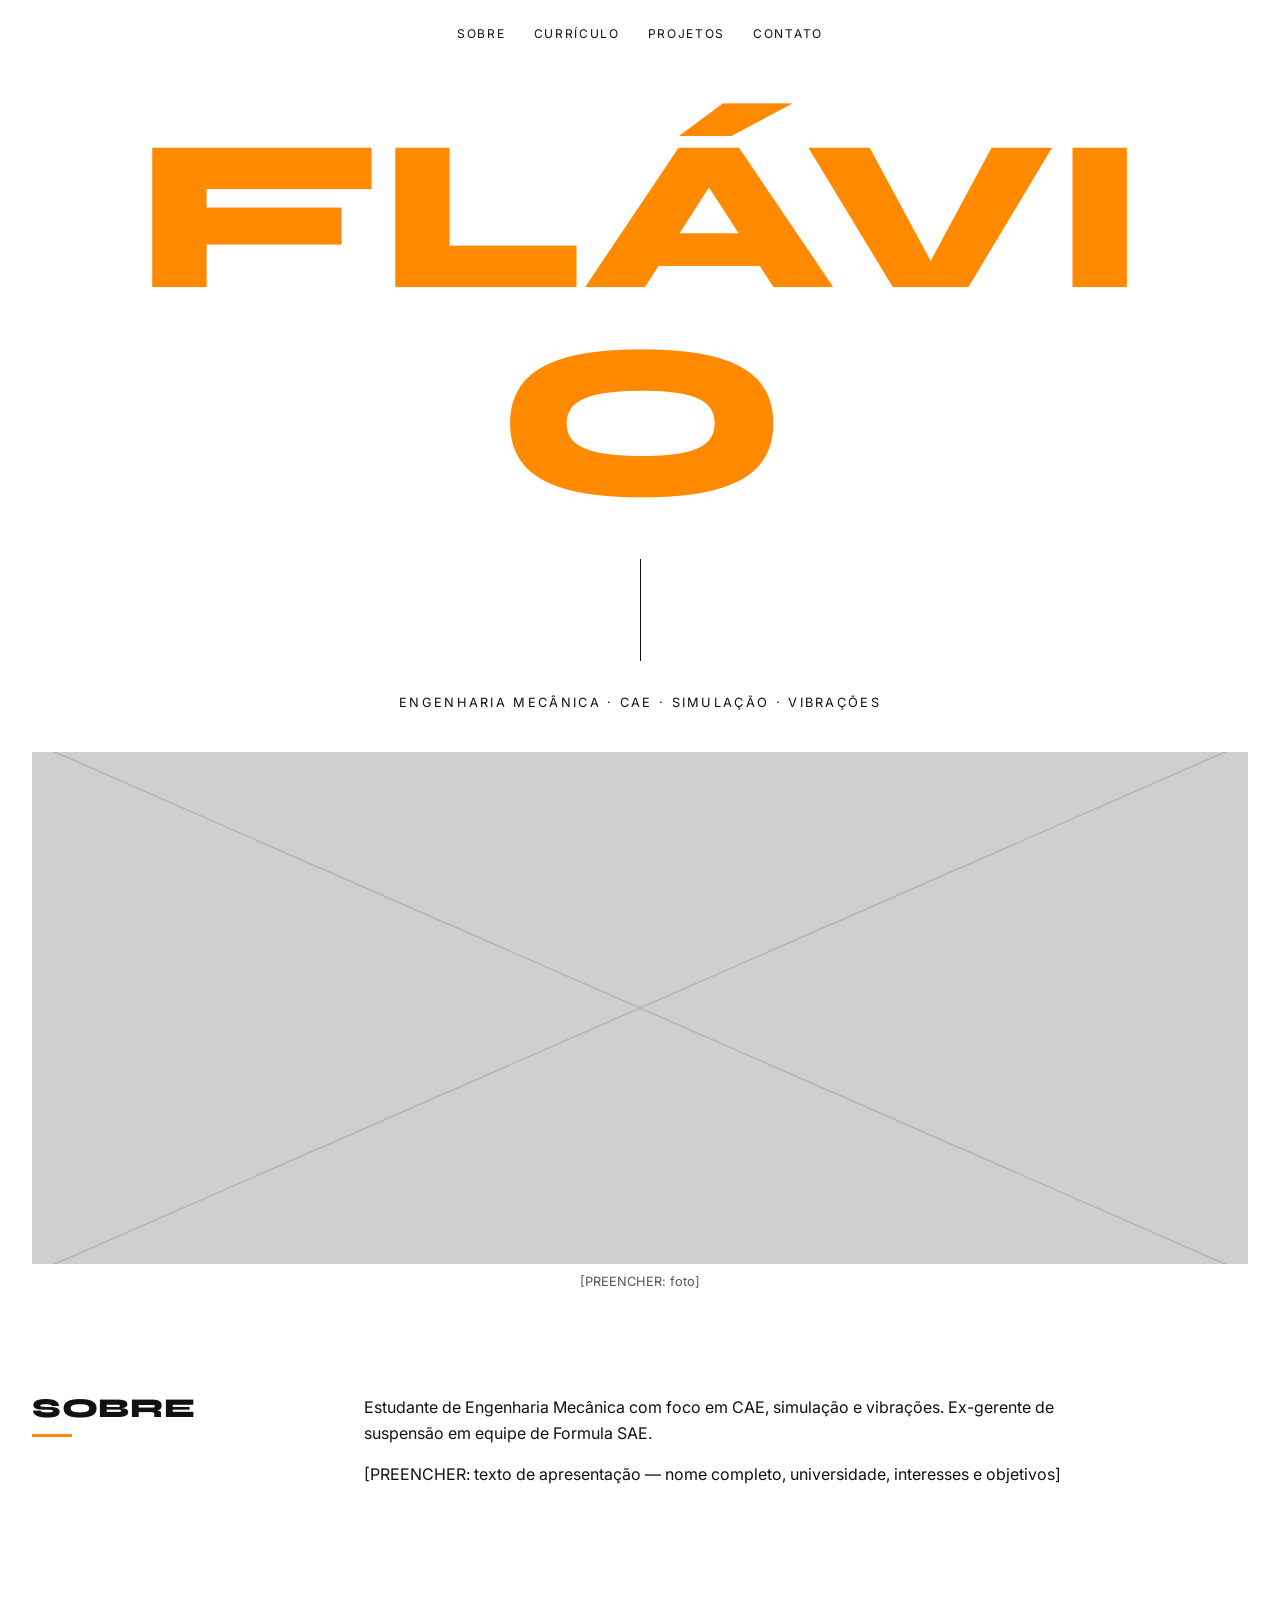
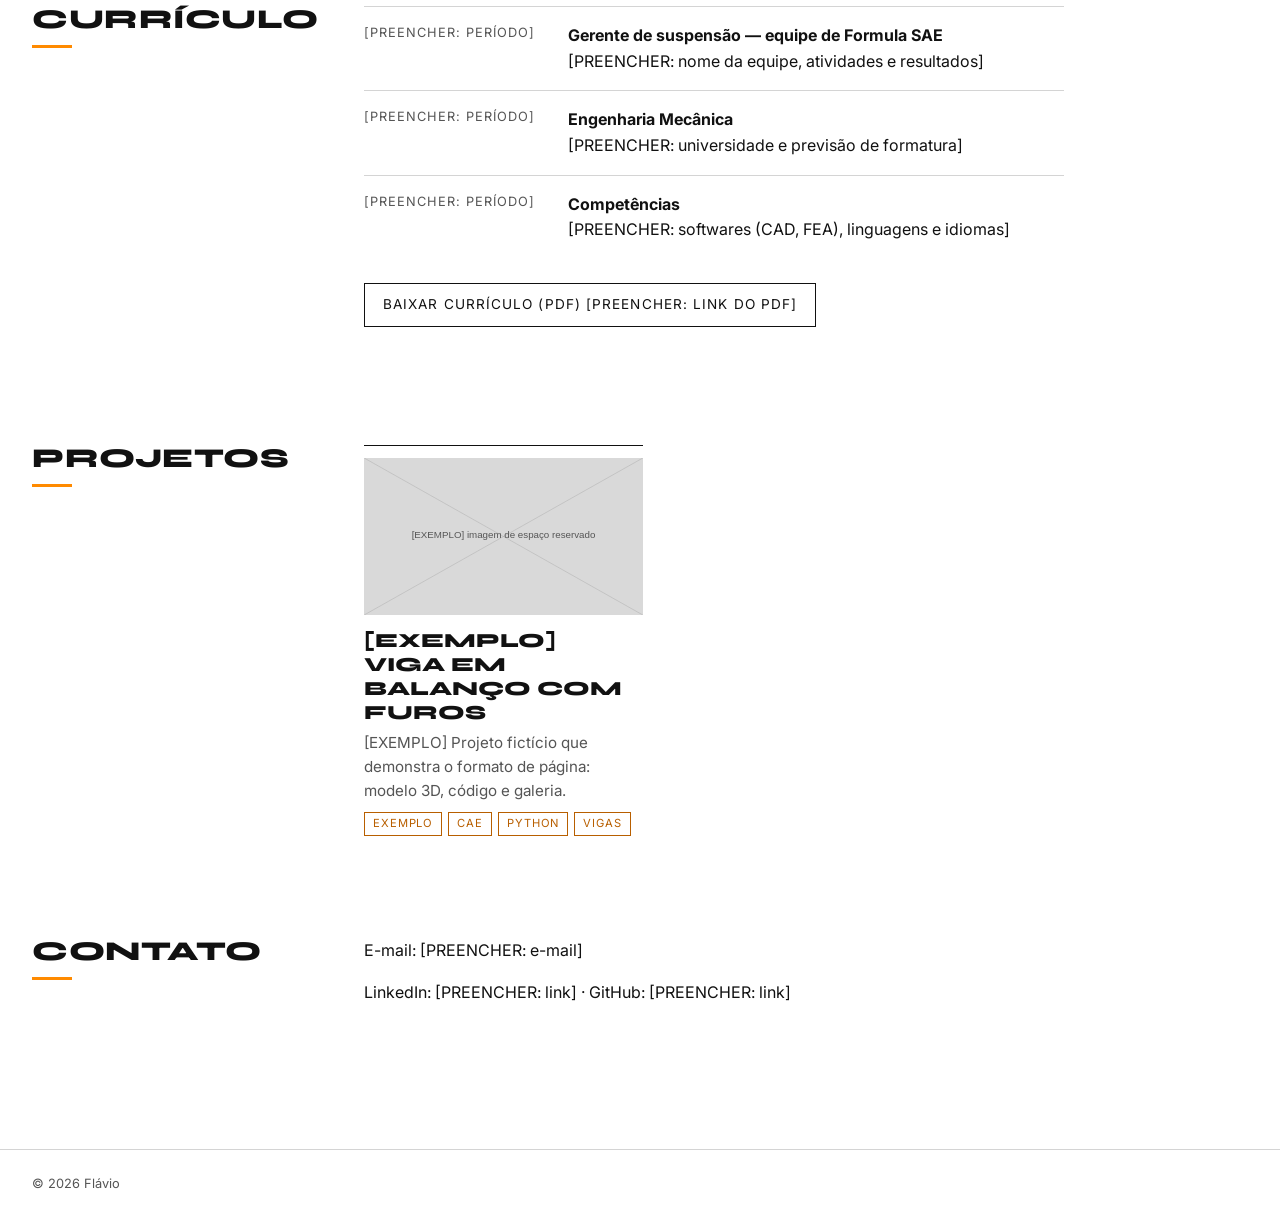
==== site/index.html @ 2efce336 "Add home page with hero, sections and project grid" ====
<!doctype html>
<html lang="pt-BR">
<head>
<meta charset="utf-8">
<meta name="viewport" content="width=device-width, initial-scale=1">
<title>Flávio — Engenharia Mecânica, CAE e Vibrações</title>
<meta name="description" content="Portfolio de engenharia: CAE, simulação e vibrações.">
<link rel="icon" href="data:image/svg+xml,%3Csvg xmlns='http://www.w3.org/2000/svg' viewBox='0 0 8 8'%3E%3Crect width='8' height='8' fill='%23FF8A00'/%3E%3C/svg%3E">
<link rel="preconnect" href="https://fonts.googleapis.com">
<link rel="preconnect" href="https://fonts.gstatic.com" crossorigin>
<link rel="stylesheet" href="https://fonts.googleapis.com/css2?family=Syne:wght@500;800&family=Inter:wght@400;500&display=swap">
<link rel="stylesheet" href="css/style.css">
</head>
<body>
<a class="skip" href="#principal">Pular para o conteúdo</a>
<header class="site-header">
  <nav aria-label="Principal">
    <ul>
      <li><a href="#sobre">Sobre</a></li>
      <li><a href="#curriculo">Currículo</a></li>
      <li><a href="#projetos">Projetos</a></li>
      <li><a href="#contato">Contato</a></li>
    </ul>
  </nav>
</header>
<main id="principal">
  <section class="hero" aria-labelledby="titulo">
    <h1 id="titulo" class="display">Flávio</h1>
    <div class="hero-line" aria-hidden="true"></div>
    <p class="hero-sub">Engenharia Mecânica · CAE · Simulação · Vibrações</p>
    <figure class="hero-img">
      <svg viewBox="0 0 1600 700" role="img" aria-label="Espaço reservado cinza para a foto principal em preto e branco" preserveAspectRatio="xMidYMid slice">
        <rect width="1600" height="700" fill="#cfcfcf"/>
        <path d="M0 700L1600 0M0 0L1600 700" stroke="#b5b5b5" stroke-width="2" fill="none"/>
      </svg>
      <figcaption>[PREENCHER: foto]</figcaption>
    </figure>
  </section>

  <section id="sobre" class="block" aria-labelledby="h-sobre">
    <h2 id="h-sobre" class="label">Sobre</h2>
    <div class="content">
      <p>Estudante de Engenharia Mecânica com foco em CAE, simulação e vibrações. Ex-gerente de suspensão em equipe de Formula SAE.</p>
      <p>[PREENCHER: texto de apresentação — nome completo, universidade, interesses e objetivos]</p>
    </div>
  </section>

  <section id="curriculo" class="block" aria-labelledby="h-cv">
    <h2 id="h-cv" class="label">Currículo</h2>
    <div class="content">
      <ul class="cv">
        <li><span class="when">[PREENCHER: período]</span><span><strong>Gerente de suspensão — equipe de Formula SAE</strong><br>[PREENCHER: nome da equipe, atividades e resultados]</span></li>
        <li><span class="when">[PREENCHER: período]</span><span><strong>Engenharia Mecânica</strong><br>[PREENCHER: universidade e previsão de formatura]</span></li>
        <li><span class="when">[PREENCHER: período]</span><span><strong>Competências</strong><br>[PREENCHER: softwares (CAD, FEA), linguagens e idiomas]</span></li>
      </ul>
      <p><a class="btn" href="#contato" aria-disabled="true">Baixar currículo (PDF) [PREENCHER: link do PDF]</a></p>
    </div>
  </section>

  <section id="projetos" class="block" aria-labelledby="h-proj">
    <h2 id="h-proj" class="label">Projetos</h2>
    <div class="content wide">
      <div id="grade" class="grid" aria-live="polite"><p class="muted">Carregando projetos…</p></div>
    </div>
  </section>

  <section id="contato" class="block" aria-labelledby="h-contato">
    <h2 id="h-contato" class="label">Contato</h2>
    <div class="content">
      <p>E-mail: [PREENCHER: e-mail]</p>
      <p>LinkedIn: [PREENCHER: link] · GitHub: [PREENCHER: link]</p>
    </div>
  </section>
</main>
<footer class="site-footer"><p>© <span id="ano">2026</span> Flávio</p></footer>
<script src="js/home.js"></script>
</body>
</html>
---- site/css/style.css ----
:root{--orange:#FF8A00;--orange-text:#B85F00;--ink:#111;--muted:#555;--line:#d4d4d4;--bg:#fff;--gutter:16px}
*{box-sizing:border-box}
html{scroll-behavior:smooth}
body{margin:0;background:var(--bg);color:var(--ink);font:400 1rem/1.6 Inter,system-ui,sans-serif}
a{color:inherit}
a:focus-visible,button:focus-visible{outline:3px solid var(--orange);outline-offset:3px}
.skip{position:absolute;left:-999px;top:0;background:#000;color:#fff;padding:8px 12px;z-index:10}
.skip:focus{left:0}
.site-header{padding:20px var(--gutter);text-align:center}
.site-header ul{list-style:none;margin:0;padding:0;display:flex;justify-content:center;flex-wrap:wrap;gap:6px 24px}
.site-header a{font-size:.75rem;letter-spacing:.14em;text-transform:uppercase;text-decoration:none;padding:6px 2px;border-bottom:1px solid transparent}
.site-header a:hover{border-color:var(--orange)}
main{max-width:1440px;margin:0 auto;padding:0 var(--gutter)}
.hero{text-align:center;padding-top:clamp(16px,4vw,48px)}
.display{font:800 clamp(3.2rem,17vw,14rem)/.95 Syne,Inter,sans-serif;text-transform:uppercase;color:var(--orange);margin:0;letter-spacing:-.01em;overflow-wrap:anywhere}
.project-title{font-size:clamp(2rem,8vw,6rem);text-align:left}
.hero-line{width:1px;height:clamp(48px,8vw,110px);background:var(--ink);margin:clamp(16px,3vw,32px) auto}
.hero-sub{font-size:.8rem;letter-spacing:.18em;text-transform:uppercase;margin:0 0 clamp(20px,3vw,40px)}
.hero-img{margin:0}
.hero-img svg{display:block;width:100%;height:clamp(220px,40vw,560px);filter:grayscale(1)}
figcaption{font-size:.8rem;color:var(--muted);padding-top:8px}
.block{display:grid;grid-template-columns:1fr;gap:12px;padding:clamp(48px,8vw,112px) 0 0;scroll-margin-top:8px}
.label{font:800 clamp(1.3rem,3vw,1.7rem)/1 Syne,sans-serif;text-transform:uppercase;margin:0;letter-spacing:.02em}
.label::after{content:"";display:block;width:40px;height:3px;background:var(--orange);margin-top:12px}
.content{max-width:70ch}
.content.wide{max-width:none}
.content p{margin:0 0 1em}
.cv{list-style:none;padding:0;margin:0 0 1.5em}
.cv li{display:grid;gap:4px;padding:16px 0;border-top:1px solid var(--line)}
.when{font-size:.8rem;color:var(--muted);text-transform:uppercase;letter-spacing:.08em}
.btn{display:inline-block;border:1px solid var(--ink);padding:10px 18px;text-decoration:none;font-size:.85rem;text-transform:uppercase;letter-spacing:.08em}
.btn:hover{background:var(--ink);color:#fff}
.muted{color:var(--muted)}
.grid{display:grid;grid-template-columns:1fr;gap:24px}
.card{display:block;text-decoration:none;border-top:1px solid var(--ink);padding-top:12px}
.card img{display:block;width:100%;aspect-ratio:16/9;object-fit:cover;background:#ddd;filter:grayscale(1);transition:filter .2s}
.card:hover img,.card:focus-visible img{filter:none}
.card h3{font:800 1.25rem/1.2 Syne,sans-serif;text-transform:uppercase;margin:14px 0 6px}
.card p{margin:0 0 8px;color:var(--muted);font-size:.95rem}
.tags{list-style:none;display:flex;flex-wrap:wrap;gap:6px;padding:0;margin:0}
.tags li{font-size:.7rem;text-transform:uppercase;letter-spacing:.08em;border:1px solid var(--orange-text);color:var(--orange-text);padding:2px 8px}
.site-footer{max-width:1440px;margin:clamp(64px,10vw,128px) auto 0;padding:24px var(--gutter);border-top:1px solid var(--line);font-size:.8rem;color:var(--muted)}
.site-footer p{margin:0}
/* página de projeto */
.proj{padding-top:clamp(8px,3vw,32px)}
.back{font-size:.75rem;letter-spacing:.14em;text-transform:uppercase}
.meta{display:flex;flex-wrap:wrap;gap:12px 20px;align-items:center;margin:16px 0 0}
.meta .year{font-size:.85rem;color:var(--muted)}
.proj h2{font:800 1.4rem/1 Syne,sans-serif;text-transform:uppercase;margin:clamp(40px,6vw,72px) 0 16px}
.proj h2::after{content:"";display:block;width:40px;height:3px;background:var(--orange);margin-top:10px}
.desc{max-width:70ch}
.viewer{width:100%;height:clamp(280px,55vw,600px);background:#f1f1f1;border:1px solid var(--line);position:relative}
.viewer canvas,.viewer model-viewer{display:block;width:100%;height:100%}
.viewer .msg{position:absolute;inset:0;display:grid;place-items:center;color:var(--muted);padding:16px;text-align:center}
figure.item{margin:0 0 24px}
pre{margin:0;overflow:auto;border:1px solid var(--line)}
pre code.hljs{padding:16px;font:.85rem/1.5 ui-monospace,Menlo,Consolas,monospace}
.gallery{display:grid;grid-template-columns:1fr;gap:24px}
.gallery img{display:block;width:100%;height:auto;filter:grayscale(1)}
.links{padding-left:20px}
.error{padding:48px 0}
@media (min-width:700px){
  :root{--gutter:32px}
  .grid{grid-template-columns:repeat(2,1fr)}
  .gallery{grid-template-columns:repeat(2,1fr)}
  .block{grid-template-columns:220px 1fr;gap:32px}
  .cv li{grid-template-columns:180px 1fr;gap:24px}
}
@media (min-width:1100px){.grid{grid-template-columns:repeat(3,1fr)}.block{grid-template-columns:300px 1fr}}
@media (prefers-reduced-motion:reduce){html{scroll-behavior:auto}.card img{transition:none}}
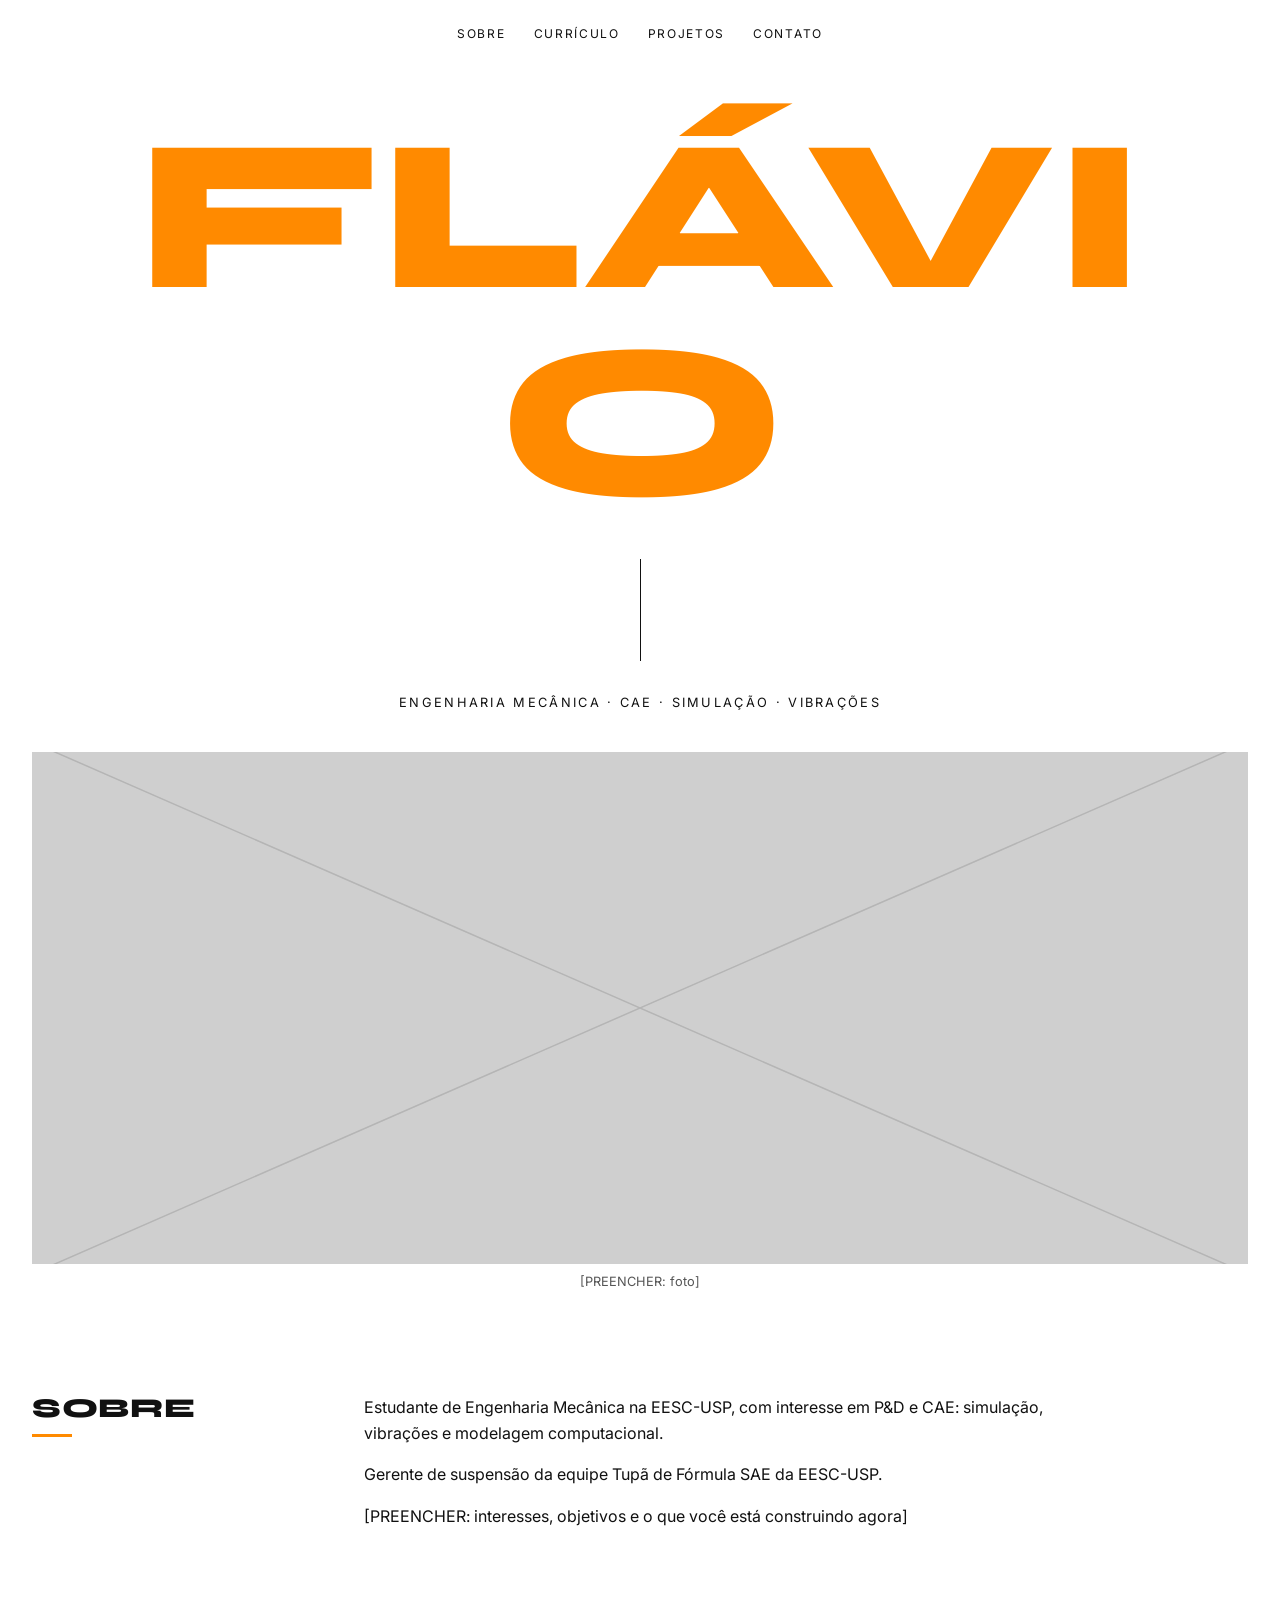
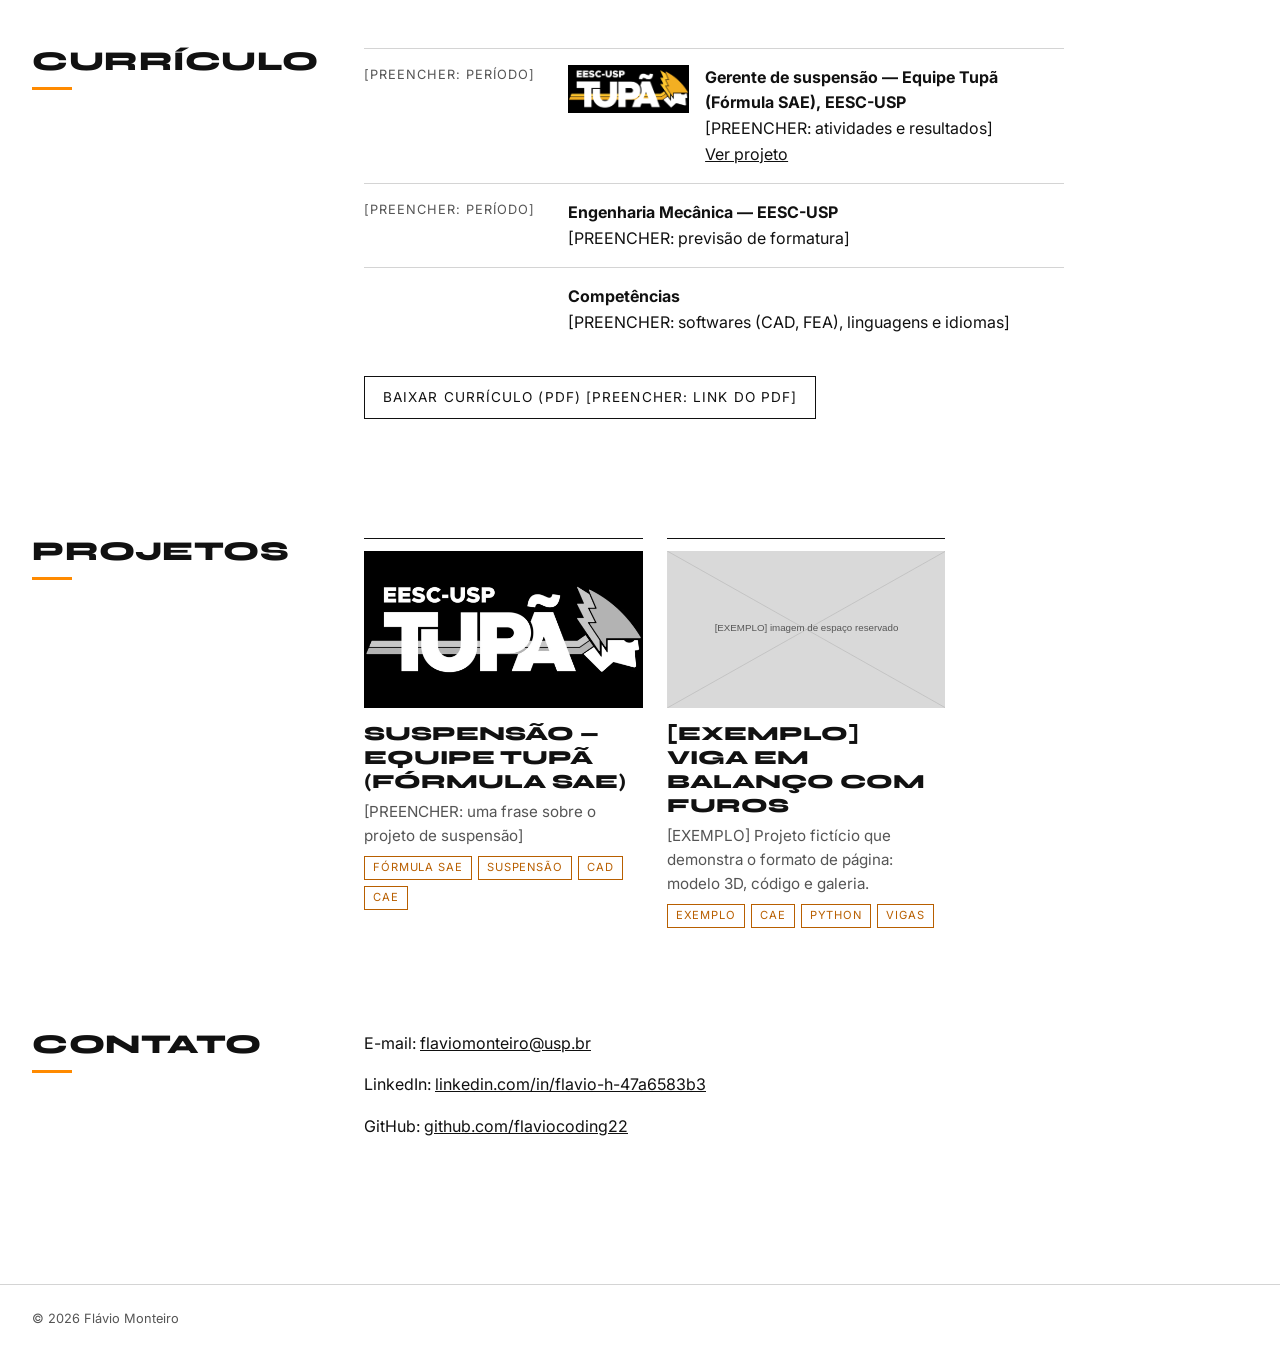
==== commit 02cdc842: "Add editable site.json, Tupã FSAE project with team logo, contact links and docs Co-Authored-By: Cla" ====
--- a/site/index.html
+++ b/site/index.html
@@ -3,7 +3,7 @@
 <head>
 <meta charset="utf-8">
 <meta name="viewport" content="width=device-width, initial-scale=1">
-<title>Flávio — Engenharia Mecânica, CAE e Vibrações</title>
+<title>Flávio Monteiro — Engenharia Mecânica, CAE e Vibrações</title>
 <meta name="description" content="Portfolio de engenharia: CAE, simulação e vibrações.">
 <link rel="icon" href="data:image/svg+xml,%3Csvg xmlns='http://www.w3.org/2000/svg' viewBox='0 0 8 8'%3E%3Crect width='8' height='8' fill='%23FF8A00'/%3E%3C/svg%3E">
 <link rel="preconnect" href="https://fonts.googleapis.com">
@@ -27,33 +27,28 @@
   <section class="hero" aria-labelledby="titulo">
     <h1 id="titulo" class="display">Flávio</h1>
     <div class="hero-line" aria-hidden="true"></div>
-    <p class="hero-sub">Engenharia Mecânica · CAE · Simulação · Vibrações</p>
+    <p id="tagline" class="hero-sub">Engenharia Mecânica · CAE · Simulação · Vibrações</p>
     <figure class="hero-img">
-      <svg viewBox="0 0 1600 700" role="img" aria-label="Espaço reservado cinza para a foto principal em preto e branco" preserveAspectRatio="xMidYMid slice">
+      <svg id="hero-svg" viewBox="0 0 1600 700" role="img" aria-label="Espaço reservado cinza para a foto principal em preto e branco" preserveAspectRatio="xMidYMid slice">
         <rect width="1600" height="700" fill="#cfcfcf"/>
         <path d="M0 700L1600 0M0 0L1600 700" stroke="#b5b5b5" stroke-width="2" fill="none"/>
       </svg>
-      <figcaption>[PREENCHER: foto]</figcaption>
+      <figcaption id="hero-legenda">[PREENCHER: foto]</figcaption>
     </figure>
   </section>
 
   <section id="sobre" class="block" aria-labelledby="h-sobre">
     <h2 id="h-sobre" class="label">Sobre</h2>
-    <div class="content">
-      <p>Estudante de Engenharia Mecânica com foco em CAE, simulação e vibrações. Ex-gerente de suspensão em equipe de Formula SAE.</p>
-      <p>[PREENCHER: texto de apresentação — nome completo, universidade, interesses e objetivos]</p>
+    <div id="sobre-texto" class="content">
+      <p class="muted">Carregando…</p>
     </div>
   </section>
 
   <section id="curriculo" class="block" aria-labelledby="h-cv">
     <h2 id="h-cv" class="label">Currículo</h2>
     <div class="content">
-      <ul class="cv">
-        <li><span class="when">[PREENCHER: período]</span><span><strong>Gerente de suspensão — equipe de Formula SAE</strong><br>[PREENCHER: nome da equipe, atividades e resultados]</span></li>
-        <li><span class="when">[PREENCHER: período]</span><span><strong>Engenharia Mecânica</strong><br>[PREENCHER: universidade e previsão de formatura]</span></li>
-        <li><span class="when">[PREENCHER: período]</span><span><strong>Competências</strong><br>[PREENCHER: softwares (CAD, FEA), linguagens e idiomas]</span></li>
-      </ul>
-      <p><a class="btn" href="#contato" aria-disabled="true">Baixar currículo (PDF) [PREENCHER: link do PDF]</a></p>
+      <ul id="cv-lista" class="cv"></ul>
+      <p><a id="cv-pdf" class="btn" href="#contato" aria-disabled="true">Currículo</a></p>
     </div>
   </section>
 
@@ -66,13 +61,10 @@
 
   <section id="contato" class="block" aria-labelledby="h-contato">
     <h2 id="h-contato" class="label">Contato</h2>
-    <div class="content">
-      <p>E-mail: [PREENCHER: e-mail]</p>
-      <p>LinkedIn: [PREENCHER: link] · GitHub: [PREENCHER: link]</p>
-    </div>
+    <div id="contato-lista" class="content"></div>
   </section>
 </main>
-<footer class="site-footer"><p>© <span id="ano">2026</span> Flávio</p></footer>
+<footer class="site-footer"><p>© <span id="ano">2026</span> <span id="nome-rodape">Flávio</span></p></footer>
 <script src="js/home.js"></script>
 </body>
 </html>
--- a/site/css/style.css
+++ b/site/css/style.css
@@ -68,3 +68,8 @@
 }
 @media (min-width:1100px){.grid{grid-template-columns:repeat(3,1fr)}.block{grid-template-columns:300px 1fr}}
 @media (prefers-reduced-motion:reduce){html{scroll-behavior:auto}.card img{transition:none}}
+/* logos e imagens dinâmicas */
+.hero-img img{display:block;width:100%;height:clamp(220px,40vw,560px);object-fit:cover;filter:grayscale(1)}
+.cv-item{display:flex;gap:16px;align-items:flex-start}
+.cv-logo{height:48px;width:auto;flex:none;background:#000}
+.project-logo{display:block;height:clamp(56px,10vw,96px);width:auto;margin:16px 0 8px;background:#000}
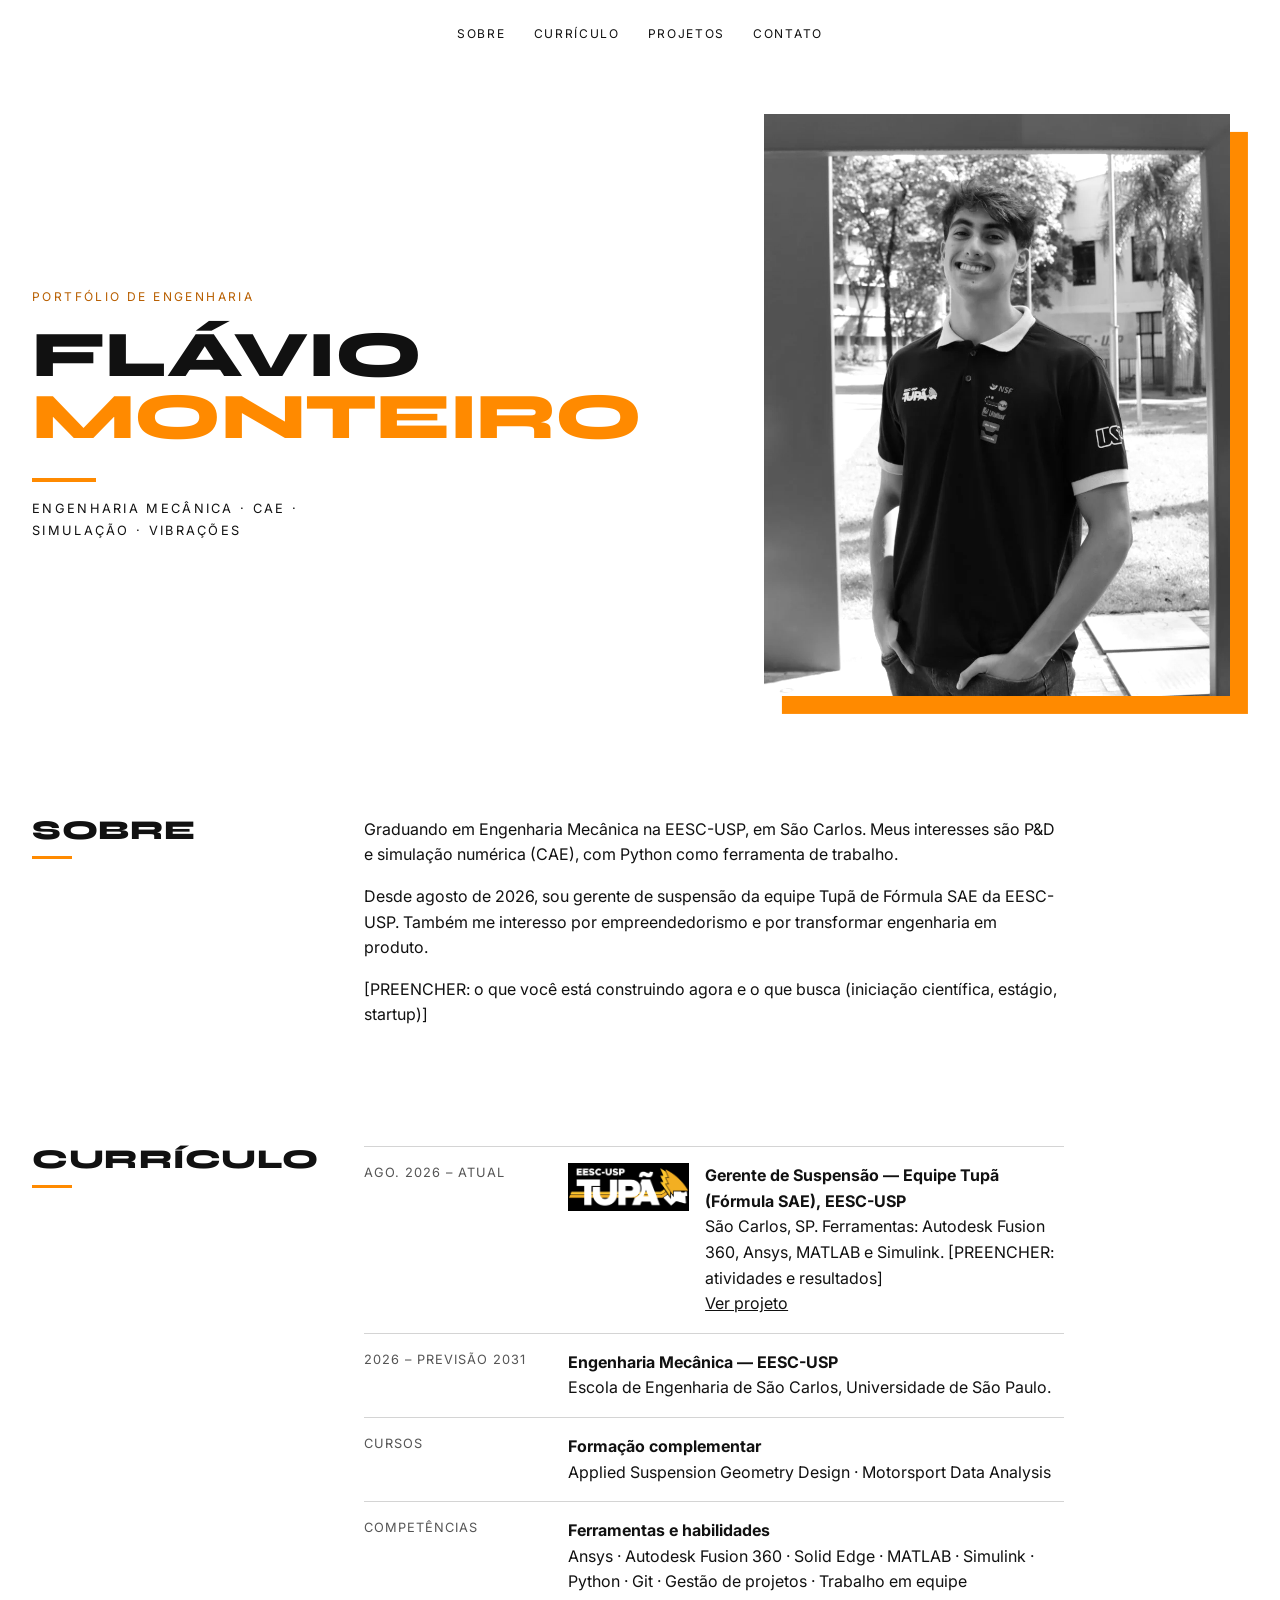
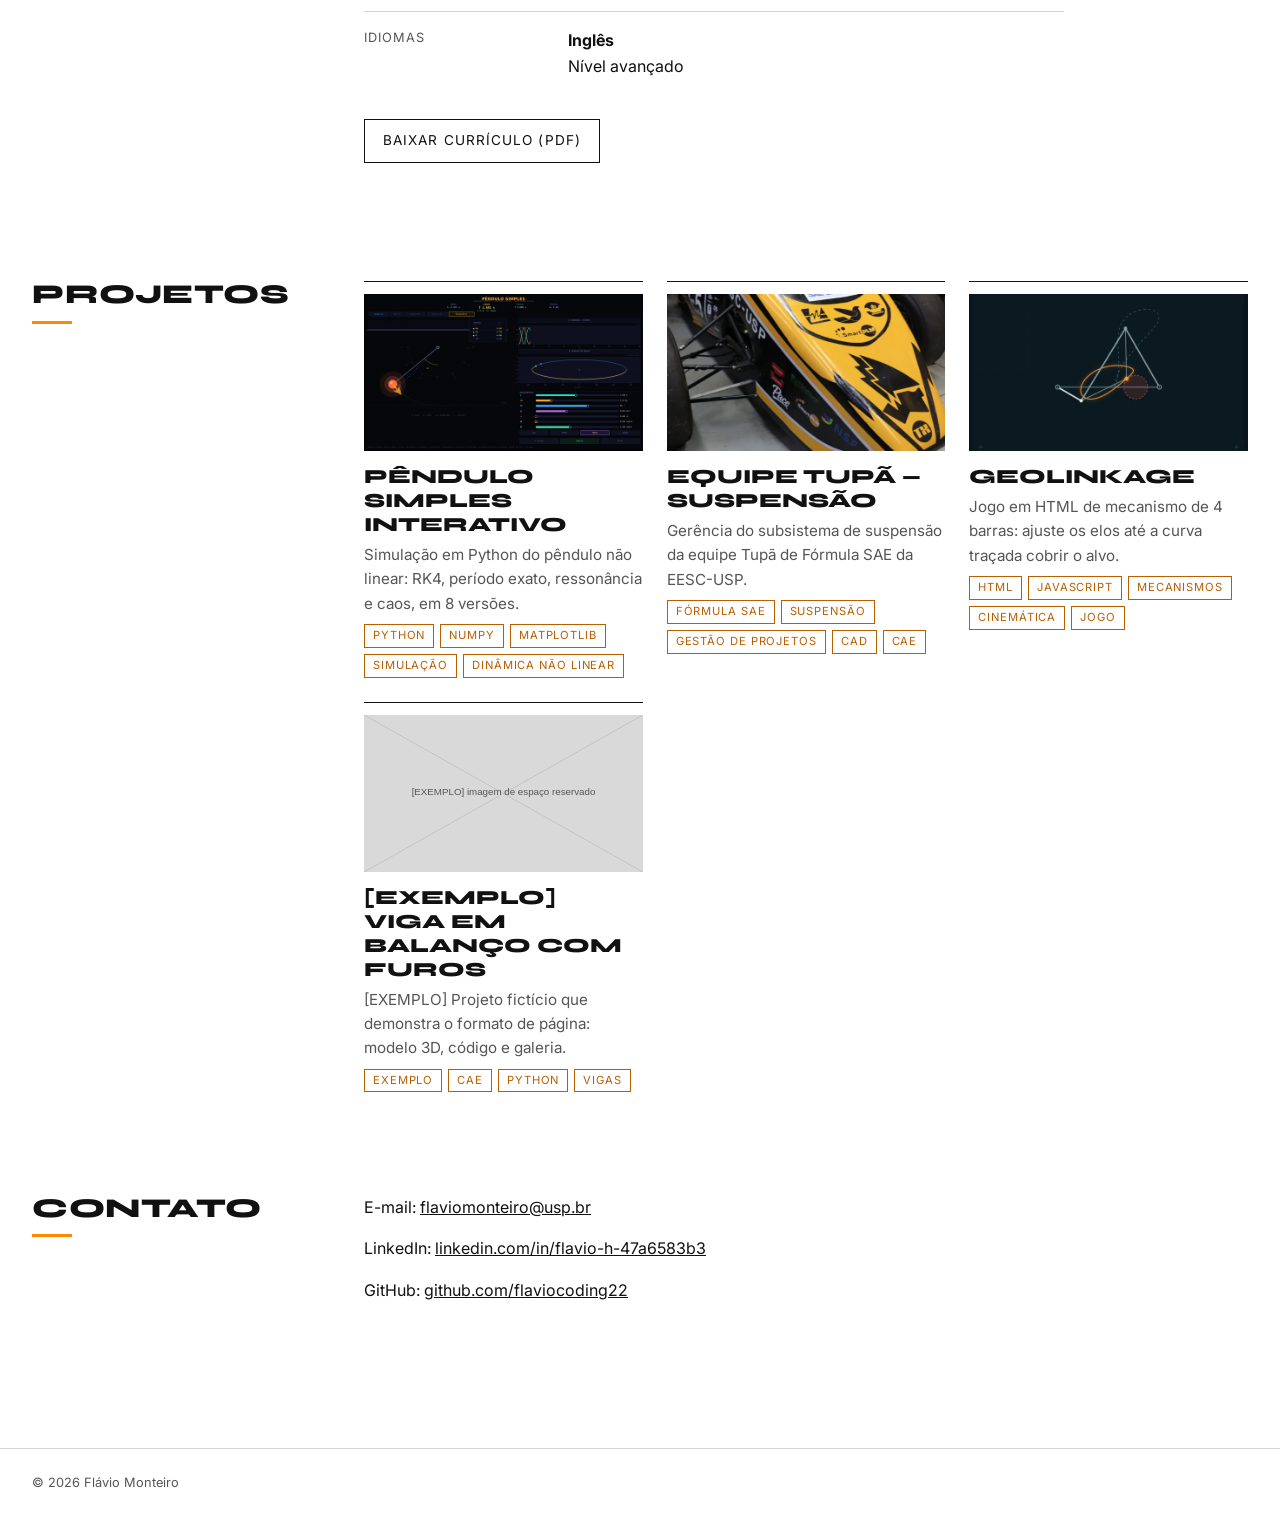
==== commit b3b5a5c9: "Rework hero: black and white photo, orange accents, three layout options Co-Authored-By: Claude Sonn" ====
--- a/site/index.html
+++ b/site/index.html
@@ -24,16 +24,19 @@
   </nav>
 </header>
 <main id="principal">
-  <section class="hero" aria-labelledby="titulo">
-    <h1 id="titulo" class="display">Flávio</h1>
-    <div class="hero-line" aria-hidden="true"></div>
-    <p id="tagline" class="hero-sub">Engenharia Mecânica · CAE · Simulação · Vibrações</p>
-    <figure class="hero-img">
-      <svg id="hero-svg" viewBox="0 0 1600 700" role="img" aria-label="Espaço reservado cinza para a foto principal em preto e branco" preserveAspectRatio="xMidYMid slice">
-        <rect width="1600" height="700" fill="#cfcfcf"/>
-        <path d="M0 700L1600 0M0 0L1600 700" stroke="#b5b5b5" stroke-width="2" fill="none"/>
+  <section class="hero hero--a" aria-labelledby="titulo">
+    <div class="hero-text">
+      <p id="eyebrow" class="hero-eyebrow">Portfólio de engenharia</p>
+      <h1 id="titulo" class="display"><span id="nome-primeiro">Flávio</span> <span id="nome-resto" class="accent">Monteiro</span></h1>
+      <div class="hero-line" aria-hidden="true"></div>
+      <p id="tagline" class="hero-sub">Engenharia Mecânica · CAE · Simulação · Vibrações</p>
+    </div>
+    <figure class="hero-photo">
+      <svg id="hero-svg" viewBox="0 0 800 1000" role="img" aria-label="Espaço reservado cinza para a foto principal" preserveAspectRatio="xMidYMid slice">
+        <rect width="800" height="1000" fill="#cfcfcf"/>
+        <path d="M0 1000L800 0M0 0L800 1000" stroke="#b5b5b5" stroke-width="2" fill="none"/>
       </svg>
-      <figcaption id="hero-legenda">[PREENCHER: foto]</figcaption>
+      <figcaption id="hero-legenda"></figcaption>
     </figure>
   </section>
 
--- a/site/css/style.css
+++ b/site/css/style.css
@@ -12,7 +12,7 @@
 .site-header a:hover{border-color:var(--orange)}
 main{max-width:1440px;margin:0 auto;padding:0 var(--gutter)}
 .hero{text-align:center;padding-top:clamp(16px,4vw,48px)}
-.display{font:800 clamp(3.2rem,17vw,14rem)/.95 Syne,Inter,sans-serif;text-transform:uppercase;color:var(--orange);margin:0;letter-spacing:-.01em;overflow-wrap:anywhere}
+.display{font:800 clamp(2.4rem,15vw,14rem)/.95 Syne,Inter,sans-serif;text-transform:uppercase;color:var(--orange);margin:0;letter-spacing:-.01em;overflow-wrap:anywhere}
 .project-title{font-size:clamp(2rem,8vw,6rem);text-align:left}
 .hero-line{width:1px;height:clamp(48px,8vw,110px);background:var(--ink);margin:clamp(16px,3vw,32px) auto}
 .hero-sub{font-size:.8rem;letter-spacing:.18em;text-transform:uppercase;margin:0 0 clamp(20px,3vw,40px)}
@@ -33,8 +33,7 @@
 .muted{color:var(--muted)}
 .grid{display:grid;grid-template-columns:1fr;gap:24px}
 .card{display:block;text-decoration:none;border-top:1px solid var(--ink);padding-top:12px}
-.card img{display:block;width:100%;aspect-ratio:16/9;object-fit:cover;background:#ddd;filter:grayscale(1);transition:filter .2s}
-.card:hover img,.card:focus-visible img{filter:none}
+.card img{display:block;width:100%;aspect-ratio:16/9;object-fit:cover;background:#ddd}
 .card h3{font:800 1.25rem/1.2 Syne,sans-serif;text-transform:uppercase;margin:14px 0 6px}
 .card p{margin:0 0 8px;color:var(--muted);font-size:.95rem}
 .tags{list-style:none;display:flex;flex-wrap:wrap;gap:6px;padding:0;margin:0}
@@ -56,7 +55,7 @@
 pre{margin:0;overflow:auto;border:1px solid var(--line)}
 pre code.hljs{padding:16px;font:.85rem/1.5 ui-monospace,Menlo,Consolas,monospace}
 .gallery{display:grid;grid-template-columns:1fr;gap:24px}
-.gallery img{display:block;width:100%;height:auto;filter:grayscale(1)}
+.gallery img{display:block;width:100%;height:auto}
 .links{padding-left:20px}
 .error{padding:48px 0}
 @media (min-width:700px){
@@ -67,9 +66,61 @@
   .cv li{grid-template-columns:180px 1fr;gap:24px}
 }
 @media (min-width:1100px){.grid{grid-template-columns:repeat(3,1fr)}.block{grid-template-columns:300px 1fr}}
-@media (prefers-reduced-motion:reduce){html{scroll-behavior:auto}.card img{transition:none}}
+@media (prefers-reduced-motion:reduce){html{scroll-behavior:auto}}
 /* logos e imagens dinâmicas */
-.hero-img img{display:block;width:100%;height:clamp(220px,40vw,560px);object-fit:cover;filter:grayscale(1)}
+.hero-img img{display:block;width:100%;height:clamp(260px,42vw,640px);object-fit:cover}
 .cv-item{display:flex;gap:16px;align-items:flex-start}
 .cv-logo{height:48px;width:auto;flex:none;background:#000}
 .project-logo{display:block;height:clamp(56px,10vw,96px);width:auto;margin:16px 0 8px;background:#000}
+
+/* ---------- hero: preto e branco com laranja (layouts a, b, c) ---------- */
+body{overflow-x:clip}
+.hero{text-align:left;padding-top:clamp(16px,4vw,48px)}
+.hero .display{color:var(--ink);margin:0;overflow-wrap:normal;word-break:normal}
+.hero .display span{display:block}
+.hero .display .accent{color:var(--orange)}
+.hero-eyebrow{margin:0 0 18px;font-size:.75rem;letter-spacing:.2em;text-transform:uppercase;color:var(--orange-text)}
+.hero .hero-line{width:64px;height:4px;background:var(--orange);margin:clamp(18px,3vw,30px) 0 16px}
+.hero .hero-sub{margin:0;max-width:34ch;line-height:1.7}
+.hero-photo{margin:0;position:relative}
+.hero-photo img,.hero-photo svg{display:block;width:100%;height:auto;aspect-ratio:4/5;object-fit:cover;filter:grayscale(1) contrast(1.06);position:relative;z-index:1}
+.hero-photo figcaption:empty{display:none}
+.hero-photo figcaption{position:relative;z-index:1}
+
+/* A: foto no canto direito, com bloco laranja atrás */
+.hero--a{display:grid;grid-template-columns:minmax(0,1.15fr) minmax(0,.85fr);gap:clamp(28px,6vw,88px);align-items:center}
+.hero--a .display{font-size:clamp(2rem,5.1vw,5.6rem);line-height:.95}
+.hero--a .hero-photo::before{content:"";position:absolute;inset:0;transform:translate(clamp(10px,1.4vw,20px),clamp(10px,1.4vw,20px));background:var(--orange);z-index:0}
+.hero--a .hero-photo{margin-right:clamp(10px,1.4vw,20px);margin-bottom:clamp(10px,1.4vw,20px)}
+
+/* B: faixa escura de ponta a ponta, foto colada na borda inferior */
+body.hero-b .site-header{background:#0b0b0b;color:#fff}
+.hero--b{background:#0b0b0b;color:#fff;margin-inline:calc(50% - 50vw);padding:clamp(16px,4vw,48px) calc(50vw - 50%) 0;display:grid;grid-template-columns:minmax(0,1.1fr) minmax(0,.9fr);gap:clamp(28px,6vw,88px);align-items:end}
+.hero--b .display{color:#fff;font-size:clamp(2rem,5.1vw,5.6rem);line-height:.95}
+.hero--b .hero-eyebrow{color:var(--orange)}
+.hero--b .hero-sub{color:#cfcfcf}
+.hero--b .hero-text{padding-bottom:clamp(32px,6vw,88px)}
+.hero--b .hero-photo img,.hero--b .hero-photo svg{aspect-ratio:4/5;max-height:78vh}
+.hero--b .hero-photo::before{content:"";position:absolute;left:calc(-1 * clamp(8px,1vw,14px));top:0;bottom:0;width:clamp(8px,1vw,14px);background:var(--orange);z-index:1}
+.hero--b .hero-photo{max-width:560px;justify-self:end;width:100%}
+
+/* C: foto pequena no canto superior, título enorme embaixo */
+.hero--c{display:grid;grid-template-columns:minmax(0,1fr) clamp(170px,22vw,320px);grid-template-rows:auto 1fr;gap:clamp(18px,3vw,40px) clamp(20px,4vw,56px)}
+.hero--c .hero-text{grid-column:1;grid-row:1 / 3;align-self:end}
+.hero--c .hero-photo{grid-column:2;grid-row:1;align-self:start}
+.hero--c .hero-photo img,.hero--c .hero-photo svg{aspect-ratio:3/4}
+.hero--c .hero-photo::after{content:"";position:absolute;left:calc(-1 * clamp(14px,2vw,28px));bottom:calc(-1 * clamp(14px,2vw,28px));width:38%;aspect-ratio:1;background:var(--orange);z-index:0}
+.hero--c .display{font-size:clamp(2rem,6.6vw,7rem);line-height:.95}
+.hero--c .hero-line{width:clamp(64px,12vw,160px)}
+
+@media (max-width:699px){
+  .hero--a,.hero--b{grid-template-columns:1fr}
+  .hero--a .display,.hero--b .display,.hero--c .display{font-size:8.6vw}
+  .hero--a .hero-photo{width:84%;justify-self:end}
+  .hero--b .hero-photo{max-width:none}
+  .hero--b .hero-photo img,.hero--b .hero-photo svg{max-height:60vh}
+  .hero--c{grid-template-columns:1fr 36vw;grid-template-rows:auto auto}
+  .hero--c .hero-text{grid-column:1 / 3;grid-row:2;align-self:start}
+  .hero--c .hero-photo{grid-column:2;grid-row:1}
+  .hero--c .hero-eyebrow{grid-column:1;grid-row:1}
+}
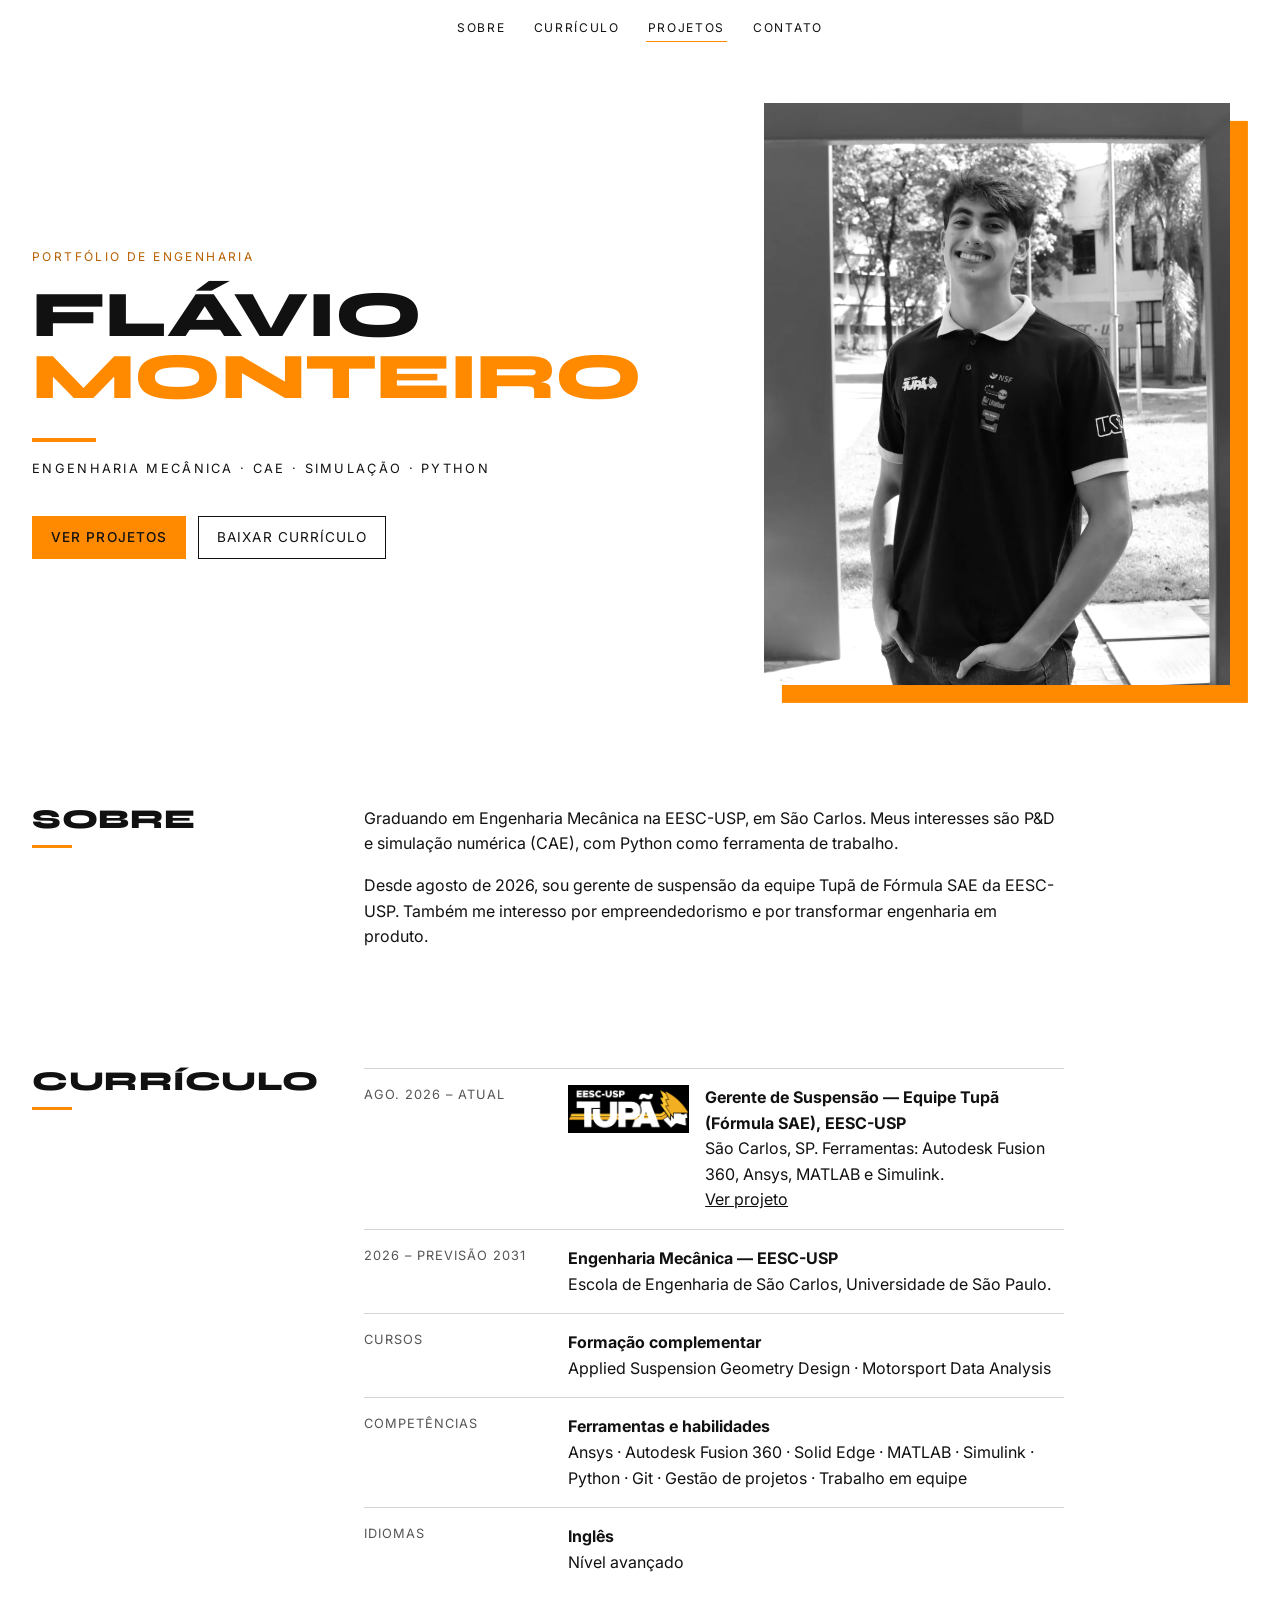
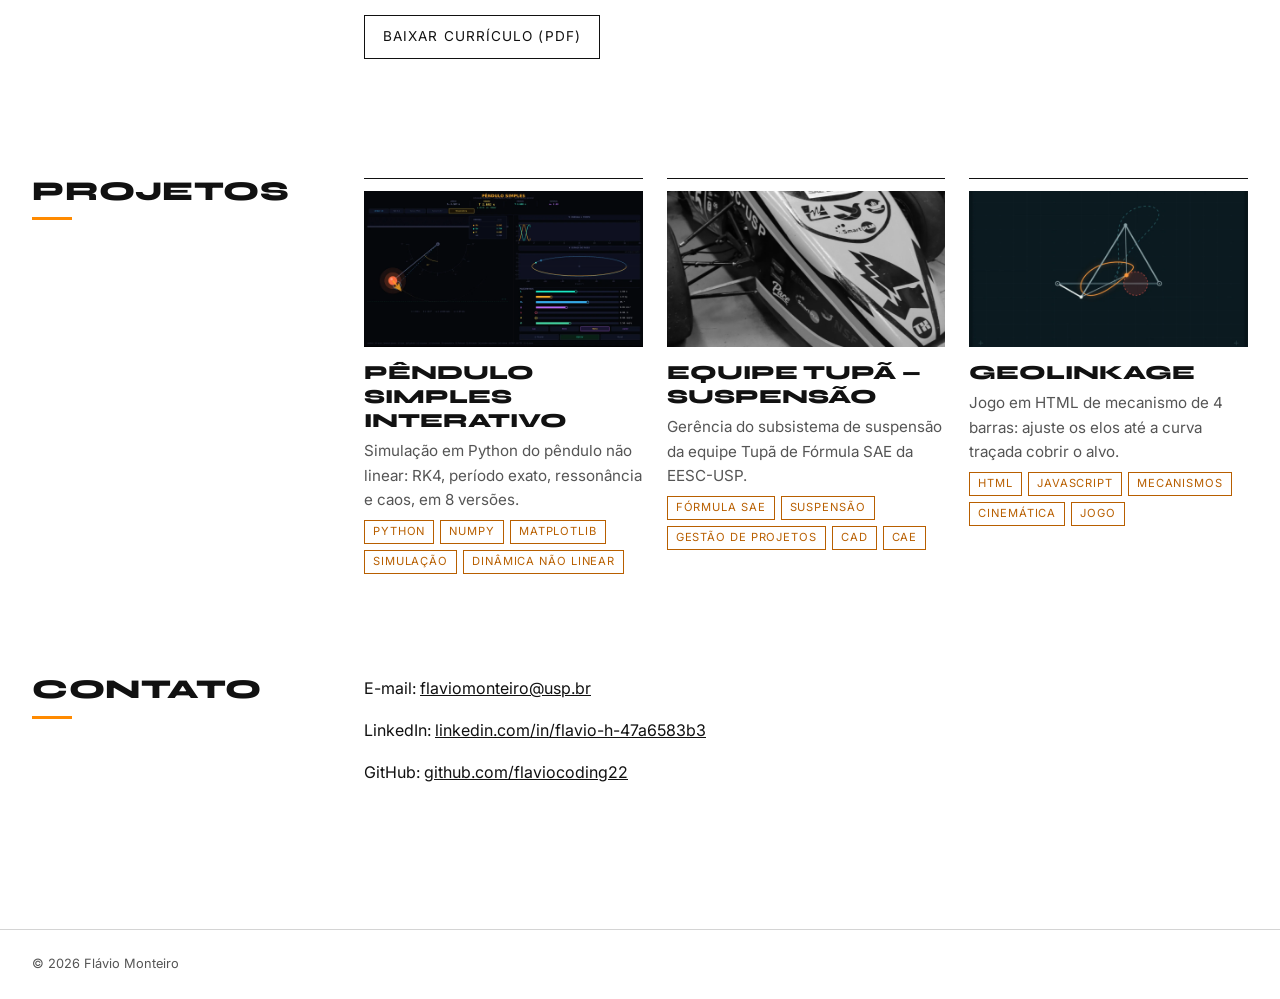
==== commit 5016440d: "Polish: hero buttons, sticky nav, share card, favicon, hide placeholders, keep layout A Co-Authored-" ====
--- a/site/index.html
+++ b/site/index.html
@@ -3,9 +3,18 @@
 <head>
 <meta charset="utf-8">
 <meta name="viewport" content="width=device-width, initial-scale=1">
-<title>Flávio Monteiro — Engenharia Mecânica, CAE e Vibrações</title>
-<meta name="description" content="Portfolio de engenharia: CAE, simulação e vibrações.">
-<link rel="icon" href="data:image/svg+xml,%3Csvg xmlns='http://www.w3.org/2000/svg' viewBox='0 0 8 8'%3E%3Crect width='8' height='8' fill='%23FF8A00'/%3E%3C/svg%3E">
+<title>Flávio Monteiro — Engenharia Mecânica, CAE e Simulação</title>
+<meta name="description" content="Portfólio de Flávio Monteiro, estudante de Engenharia Mecânica na EESC-USP: simulação, CAE e Python. Projetos, código e currículo.">
+<meta property="og:type" content="website">
+<meta property="og:locale" content="pt_BR">
+<meta property="og:title" content="Flávio Monteiro — Engenharia Mecânica, CAE e Simulação">
+<meta property="og:description" content="Projetos de simulação, código e currículo de um estudante de Engenharia Mecânica da EESC-USP.">
+<meta property="og:url" content="https://flaviocoding22.github.io/Portfolio.flavio/">
+<meta property="og:image" content="https://flaviocoding22.github.io/Portfolio.flavio/assets/img/og.jpg">
+<meta property="og:image:width" content="1200">
+<meta property="og:image:height" content="630">
+<meta name="twitter:card" content="summary_large_image">
+<link rel="icon" type="image/svg+xml" href="assets/favicon.svg">
 <link rel="preconnect" href="https://fonts.googleapis.com">
 <link rel="preconnect" href="https://fonts.gstatic.com" crossorigin>
 <link rel="stylesheet" href="https://fonts.googleapis.com/css2?family=Syne:wght@500;800&family=Inter:wght@400;500&display=swap">
@@ -24,12 +33,16 @@
   </nav>
 </header>
 <main id="principal">
-  <section class="hero hero--a" aria-labelledby="titulo">
+  <section class="hero" aria-labelledby="titulo">
     <div class="hero-text">
       <p id="eyebrow" class="hero-eyebrow">Portfólio de engenharia</p>
       <h1 id="titulo" class="display"><span id="nome-primeiro">Flávio</span> <span id="nome-resto" class="accent">Monteiro</span></h1>
       <div class="hero-line" aria-hidden="true"></div>
-      <p id="tagline" class="hero-sub">Engenharia Mecânica · CAE · Simulação · Vibrações</p>
+      <p id="tagline" class="hero-sub">Engenharia Mecânica · CAE · Simulação · Python</p>
+      <div class="hero-cta">
+        <a class="btn btn--solid" href="#projetos">Ver projetos</a>
+        <a id="hero-cv" class="btn" href="assets/curriculo.pdf" hidden>Baixar currículo</a>
+      </div>
     </div>
     <figure class="hero-photo">
       <svg id="hero-svg" viewBox="0 0 800 1000" role="img" aria-label="Espaço reservado cinza para a foto principal" preserveAspectRatio="xMidYMid slice">
@@ -51,7 +64,7 @@
     <h2 id="h-cv" class="label">Currículo</h2>
     <div class="content">
       <ul id="cv-lista" class="cv"></ul>
-      <p><a id="cv-pdf" class="btn" href="#contato" aria-disabled="true">Currículo</a></p>
+      <p><a id="cv-pdf" class="btn" href="assets/curriculo.pdf" hidden>Baixar currículo (PDF)</a></p>
     </div>
   </section>
 
@@ -68,6 +81,7 @@
   </section>
 </main>
 <footer class="site-footer"><p>© <span id="ano">2026</span> <span id="nome-rodape">Flávio</span></p></footer>
+<script src="js/rascunho.js"></script>
 <script src="js/home.js"></script>
 </body>
 </html>
--- a/site/css/style.css
+++ b/site/css/style.css
@@ -6,20 +6,19 @@
 a:focus-visible,button:focus-visible{outline:3px solid var(--orange);outline-offset:3px}
 .skip{position:absolute;left:-999px;top:0;background:#000;color:#fff;padding:8px 12px;z-index:10}
 .skip:focus{left:0}
-.site-header{padding:20px var(--gutter);text-align:center}
+.site-header{position:sticky;top:0;z-index:20;padding:14px var(--gutter);text-align:center;background:rgba(255,255,255,.98);-webkit-backdrop-filter:blur(6px);backdrop-filter:blur(6px);border-bottom:1px solid transparent;transition:border-color .2s}
+.site-header.scrolled{border-bottom-color:var(--line)}
 .site-header ul{list-style:none;margin:0;padding:0;display:flex;justify-content:center;flex-wrap:wrap;gap:6px 24px}
 .site-header a{font-size:.75rem;letter-spacing:.14em;text-transform:uppercase;text-decoration:none;padding:6px 2px;border-bottom:1px solid transparent}
-.site-header a:hover{border-color:var(--orange)}
+.site-header a:hover,.site-header a[aria-current="true"]{border-color:var(--orange)}
 main{max-width:1440px;margin:0 auto;padding:0 var(--gutter)}
 .hero{text-align:center;padding-top:clamp(16px,4vw,48px)}
 .display{font:800 clamp(2.4rem,15vw,14rem)/.95 Syne,Inter,sans-serif;text-transform:uppercase;color:var(--orange);margin:0;letter-spacing:-.01em;overflow-wrap:anywhere}
 .project-title{font-size:clamp(2rem,8vw,6rem);text-align:left}
 .hero-line{width:1px;height:clamp(48px,8vw,110px);background:var(--ink);margin:clamp(16px,3vw,32px) auto}
 .hero-sub{font-size:.8rem;letter-spacing:.18em;text-transform:uppercase;margin:0 0 clamp(20px,3vw,40px)}
-.hero-img{margin:0}
-.hero-img svg{display:block;width:100%;height:clamp(220px,40vw,560px);filter:grayscale(1)}
 figcaption{font-size:.8rem;color:var(--muted);padding-top:8px}
-.block{display:grid;grid-template-columns:1fr;gap:12px;padding:clamp(48px,8vw,112px) 0 0;scroll-margin-top:8px}
+.block{display:grid;grid-template-columns:1fr;gap:12px;padding:clamp(48px,8vw,112px) 0 0;scroll-margin-top:72px}
 .label{font:800 clamp(1.3rem,3vw,1.7rem)/1 Syne,sans-serif;text-transform:uppercase;margin:0;letter-spacing:.02em}
 .label::after{content:"";display:block;width:40px;height:3px;background:var(--orange);margin-top:12px}
 .content{max-width:70ch}
@@ -68,59 +67,32 @@
 @media (min-width:1100px){.grid{grid-template-columns:repeat(3,1fr)}.block{grid-template-columns:300px 1fr}}
 @media (prefers-reduced-motion:reduce){html{scroll-behavior:auto}}
 /* logos e imagens dinâmicas */
-.hero-img img{display:block;width:100%;height:clamp(260px,42vw,640px);object-fit:cover}
 .cv-item{display:flex;gap:16px;align-items:flex-start}
 .cv-logo{height:48px;width:auto;flex:none;background:#000}
 .project-logo{display:block;height:clamp(56px,10vw,96px);width:auto;margin:16px 0 8px;background:#000}
 
-/* ---------- hero: preto e branco com laranja (layouts a, b, c) ---------- */
+/* ---------- hero: preto e branco com laranja ---------- */
 body{overflow-x:clip}
-.hero{text-align:left;padding-top:clamp(16px,4vw,48px)}
-.hero .display{color:var(--ink);margin:0;overflow-wrap:normal;word-break:normal}
+.card img.foto{filter:grayscale(1);transition:filter .2s}
+.card:hover img.foto,.card:focus-visible img.foto{filter:none}
+.btn[hidden]{display:none}
+.btn--solid{background:var(--orange);border-color:var(--orange);color:#111;font-weight:500}
+.btn--solid:hover{background:#111;border-color:#111;color:#fff}
+.hero{text-align:left;padding-top:clamp(16px,4vw,48px);display:grid;grid-template-columns:minmax(0,1.15fr) minmax(0,.85fr);gap:clamp(28px,6vw,88px);align-items:center}
+.hero .display{color:var(--ink);margin:0;overflow-wrap:normal;word-break:normal;font-size:clamp(2rem,5.1vw,5.6rem);line-height:.95}
 .hero .display span{display:block}
 .hero .display .accent{color:var(--orange)}
 .hero-eyebrow{margin:0 0 18px;font-size:.75rem;letter-spacing:.2em;text-transform:uppercase;color:var(--orange-text)}
 .hero .hero-line{width:64px;height:4px;background:var(--orange);margin:clamp(18px,3vw,30px) 0 16px}
-.hero .hero-sub{margin:0;max-width:34ch;line-height:1.7}
-.hero-photo{margin:0;position:relative}
+.hero .hero-sub{margin:0;line-height:1.7}
+.hero-cta{display:flex;flex-wrap:wrap;gap:12px;margin-top:clamp(22px,3vw,36px)}
+.hero-photo{margin:0 clamp(10px,1.4vw,20px) clamp(10px,1.4vw,20px) 0;position:relative}
+.hero-photo::before{content:"";position:absolute;inset:0;transform:translate(clamp(10px,1.4vw,20px),clamp(10px,1.4vw,20px));background:var(--orange);z-index:0}
 .hero-photo img,.hero-photo svg{display:block;width:100%;height:auto;aspect-ratio:4/5;object-fit:cover;filter:grayscale(1) contrast(1.06);position:relative;z-index:1}
 .hero-photo figcaption:empty{display:none}
 .hero-photo figcaption{position:relative;z-index:1}
-
-/* A: foto no canto direito, com bloco laranja atrás */
-.hero--a{display:grid;grid-template-columns:minmax(0,1.15fr) minmax(0,.85fr);gap:clamp(28px,6vw,88px);align-items:center}
-.hero--a .display{font-size:clamp(2rem,5.1vw,5.6rem);line-height:.95}
-.hero--a .hero-photo::before{content:"";position:absolute;inset:0;transform:translate(clamp(10px,1.4vw,20px),clamp(10px,1.4vw,20px));background:var(--orange);z-index:0}
-.hero--a .hero-photo{margin-right:clamp(10px,1.4vw,20px);margin-bottom:clamp(10px,1.4vw,20px)}
-
-/* B: faixa escura de ponta a ponta, foto colada na borda inferior */
-body.hero-b .site-header{background:#0b0b0b;color:#fff}
-.hero--b{background:#0b0b0b;color:#fff;margin-inline:calc(50% - 50vw);padding:clamp(16px,4vw,48px) calc(50vw - 50%) 0;display:grid;grid-template-columns:minmax(0,1.1fr) minmax(0,.9fr);gap:clamp(28px,6vw,88px);align-items:end}
-.hero--b .display{color:#fff;font-size:clamp(2rem,5.1vw,5.6rem);line-height:.95}
-.hero--b .hero-eyebrow{color:var(--orange)}
-.hero--b .hero-sub{color:#cfcfcf}
-.hero--b .hero-text{padding-bottom:clamp(32px,6vw,88px)}
-.hero--b .hero-photo img,.hero--b .hero-photo svg{aspect-ratio:4/5;max-height:78vh}
-.hero--b .hero-photo::before{content:"";position:absolute;left:calc(-1 * clamp(8px,1vw,14px));top:0;bottom:0;width:clamp(8px,1vw,14px);background:var(--orange);z-index:1}
-.hero--b .hero-photo{max-width:560px;justify-self:end;width:100%}
-
-/* C: foto pequena no canto superior, título enorme embaixo */
-.hero--c{display:grid;grid-template-columns:minmax(0,1fr) clamp(170px,22vw,320px);grid-template-rows:auto 1fr;gap:clamp(18px,3vw,40px) clamp(20px,4vw,56px)}
-.hero--c .hero-text{grid-column:1;grid-row:1 / 3;align-self:end}
-.hero--c .hero-photo{grid-column:2;grid-row:1;align-self:start}
-.hero--c .hero-photo img,.hero--c .hero-photo svg{aspect-ratio:3/4}
-.hero--c .hero-photo::after{content:"";position:absolute;left:calc(-1 * clamp(14px,2vw,28px));bottom:calc(-1 * clamp(14px,2vw,28px));width:38%;aspect-ratio:1;background:var(--orange);z-index:0}
-.hero--c .display{font-size:clamp(2rem,6.6vw,7rem);line-height:.95}
-.hero--c .hero-line{width:clamp(64px,12vw,160px)}
-
 @media (max-width:699px){
-  .hero--a,.hero--b{grid-template-columns:1fr}
-  .hero--a .display,.hero--b .display,.hero--c .display{font-size:8.6vw}
-  .hero--a .hero-photo{width:84%;justify-self:end}
-  .hero--b .hero-photo{max-width:none}
-  .hero--b .hero-photo img,.hero--b .hero-photo svg{max-height:60vh}
-  .hero--c{grid-template-columns:1fr 36vw;grid-template-rows:auto auto}
-  .hero--c .hero-text{grid-column:1 / 3;grid-row:2;align-self:start}
-  .hero--c .hero-photo{grid-column:2;grid-row:1}
-  .hero--c .hero-eyebrow{grid-column:1;grid-row:1}
+  .hero{grid-template-columns:1fr}
+  .hero .display{font-size:8.6vw}
+  .hero-photo{width:84%;justify-self:end}
 }
